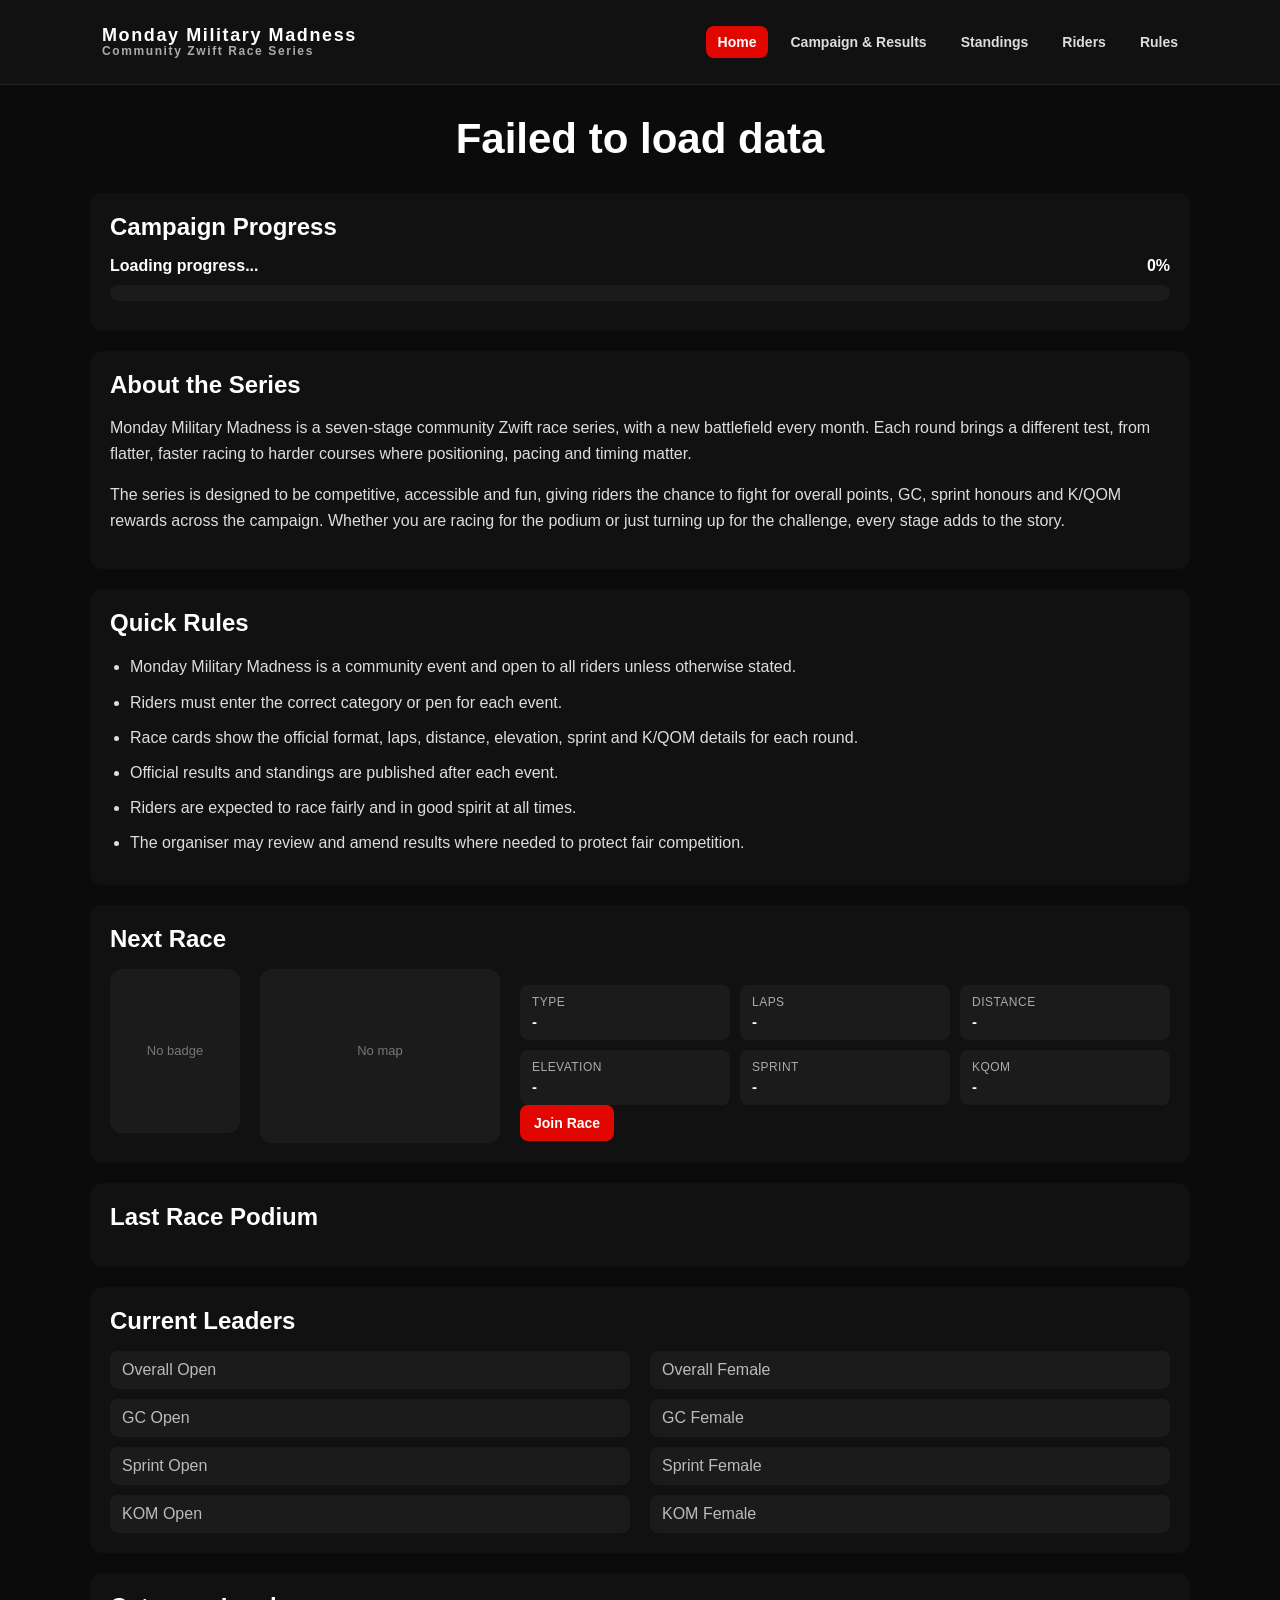
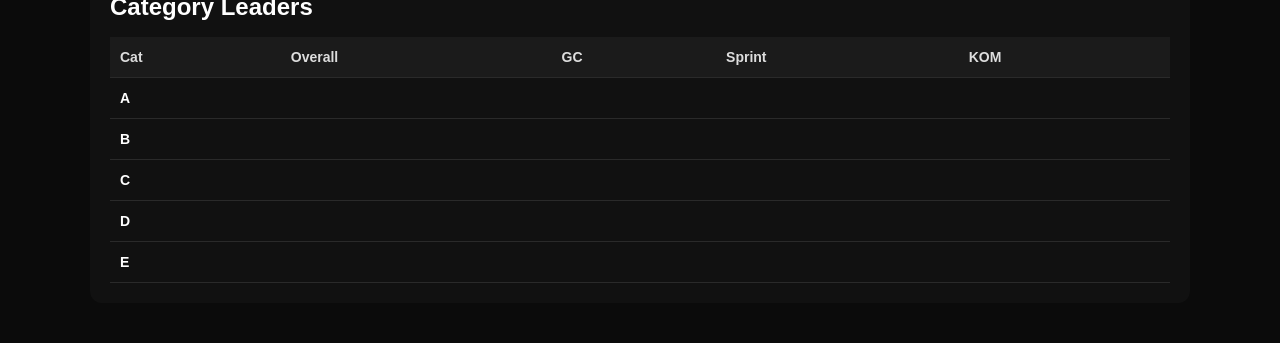
==== index.html @ b9dbd576 "Update index.html" ====
<!DOCTYPE html>
<html>
<head>
  <meta charset="UTF-8">
  <meta name="viewport" content="width=device-width, initial-scale=1.0">
  <title>Monday Military Madness</title>
  <link rel="stylesheet" href="./css/site.css">
  <style>
    #mmm-home {
      max-width: 1100px;
      margin: auto;
      padding: 20px;
    }

    .hero {
      text-align: center;
      margin-bottom: 30px;
      margin-top: 10px;
    }

    .hero h1 {
      margin: 0 0 10px 0;
      font-size: 42px;
    }

    .hero p {
      margin: 0;
      font-size: 18px;
      color: #999;
    }

    .panel h2 {
      margin-top: 0;
      margin-bottom: 16px;
    }

    .panel p {
      color: #ddd;
      line-height: 1.6;
    }

    .rules-list {
      margin: 0;
      padding-left: 20px;
      color: #ddd;
      line-height: 1.7;
    }

    .rules-list li {
      margin-bottom: 8px;
    }

    .muted {
      color: #aaa;
    }

    .next-race-layout {
      display: grid;
      grid-template-columns: 130px 240px 1fr;
      gap: 20px;
      align-items: start;
    }

    .next-race-badge {
      display: flex;
      align-items: center;
      justify-content: center;
      background: #1b1b1b;
      border-radius: 12px;
      padding: 12px;
      min-height: 140px;
    }

    .next-race-map {
      background: #1b1b1b;
      border-radius: 12px;
      padding: 12px 12px 22px 12px;
      min-height: 140px;
      position: relative;
      display: flex;
      align-items: center;
      justify-content: center;
      text-align: center;
    }

    .next-race-badge img {
      width: 110px;
      height: 110px;
      object-fit: contain;
      display: block;
    }

    .next-race-map img {
      width: 100%;
      max-width: 210px;
      height: auto;
      display: block;
    }

    .next-race-placeholder {
      color: #777;
      font-size: 13px;
      text-align: center;
    }

    .route-credit {
      position: absolute;
      bottom: 4px;
      left: 0;
      right: 0;
      font-size: 9px;
      color: #888;
      text-align: center;
      line-height: 1.2;
    }

    .route-credit a {
      color: #999;
      text-decoration: none;
    }

    .route-credit a:hover {
      text-decoration: underline;
    }

    .next-race-meta {
      display: grid;
      grid-template-columns: repeat(auto-fit, minmax(170px, 1fr));
      gap: 10px;
      margin-top: 16px;
    }

    .meta-card {
      background: #1b1b1b;
      border-radius: 8px;
      padding: 10px 12px;
    }

    .meta-label {
      font-size: 12px;
      color: #aaa;
      margin-bottom: 4px;
      text-transform: uppercase;
      letter-spacing: 0.04em;
    }

    .meta-value {
      font-size: 15px;
      font-weight: bold;
      color: #fff;
    }

    .leaders-grid {
      display: grid;
      grid-template-columns: 1fr 1fr;
      gap: 10px 20px;
    }

    .leader {
      display: flex;
      justify-content: space-between;
      align-items: center;
      margin: 0;
      font-size: 16px;
      background: #1b1b1b;
      padding: 10px 12px;
      border-radius: 8px;
    }

    .leader-label {
      color: #bbb;
    }

    .leader-value {
      text-align: right;
    }

    .leader-name {
      font-weight: bold;
    }

    .leader-sub {
      font-size: 12px;
      color: #888;
      margin-top: 2px;
    }

    .category-table-wrap {
      overflow-x: auto;
    }

    .category-table td:first-child {
      font-weight: bold;
      color: white;
    }

    .podium-grid {
      display: grid;
      grid-template-columns: repeat(3, 1fr);
      gap: 12px;
    }

    .podium-card {
      background: #1b1b1b;
      border-radius: 10px;
      padding: 14px;
      text-align: center;
    }

    .podium-pos {
      font-size: 20px;
      font-weight: bold;
      margin-bottom: 6px;
    }

    .podium-name {
      font-weight: bold;
    }

    .podium-sub {
      font-size: 12px;
      color: #999;
      margin-top: 4px;
    }

    .progress-meta {
      display: flex;
      justify-content: space-between;
      align-items: center;
      gap: 12px;
      margin-bottom: 10px;
      font-weight: bold;
    }

    .progress-bar {
      width: 100%;
      height: 16px;
      background: #1b1b1b;
      border-radius: 999px;
      overflow: hidden;
    }

    .progress-fill {
      height: 100%;
      width: 0%;
      background: linear-gradient(90deg, #e10600, #ff5a4f);
      border-radius: 999px;
      transition: width 0.5s ease;
    }

    .progress-subtext {
      margin-top: 10px;
      color: #aaa;
      font-size: 14px;
    }

    @media (max-width: 900px) {
      .leaders-grid {
        grid-template-columns: 1fr;
      }

      .next-race-layout {
        grid-template-columns: 1fr;
      }

      .next-race-badge,
      .next-race-map {
        min-height: auto;
      }

      .next-race-badge img {
        width: 100px;
        height: 100px;
      }

      .next-race-map img {
        max-width: 260px;
      }
    }

    @media (max-width: 700px) {
      .podium-grid {
        grid-template-columns: 1fr;
      }
    }
  </style>
</head>
<body>
  <nav class="top-nav">
    <div class="top-nav-inner">
      <a href="./" class="nav-logo" id="navLogo">
        <img id="navLogoImg">
        <div class="nav-title" alt="British Army Cycling">
          <div class="nav-main">Monday Military Madness</div>
          <div class="nav-sub">Community Zwift Race Series</div>
        </div>
      </a>
      <div class="nav-links">
        <a href="./" id="nav-home">Home</a>
        <a href="./results-index.html" id="nav-results">Campaign & Results</a>
        <a href="./standings.html" id="nav-standings">Standings</a>
        <a href="./riders.html" id="nav-riders">Riders</a>
        <a href="./rules.html" id="nav-rules">Rules</a>
      </div>
    </div>
  </nav>

  <div id="mmm-home">
    <div class="hero">
      <h1 id="siteTitle">Loading...</h1>
      <p id="campaignProgress" class="muted"></p>
    </div>

    <div class="panel">
      <h2>Campaign Progress</h2>
      <div class="progress-meta">
        <div id="campaignStatusText">Loading progress...</div>
        <div id="campaignPercentText">0%</div>
      </div>
      <div class="progress-bar">
        <div id="campaignProgressFill" class="progress-fill"></div>
      </div>
      <div id="campaignNextStage" class="progress-subtext"></div>
    </div>

    <div class="panel">
      <h2>About the Series</h2>
      <p>
        Monday Military Madness is a seven-stage community Zwift race series, with a new battlefield every month.
        Each round brings a different test, from flatter, faster racing to harder courses where positioning,
        pacing and timing matter.
      </p>
      <p>
        The series is designed to be competitive, accessible and fun, giving riders the chance to fight for
        overall points, GC, sprint honours and K/QOM rewards across the campaign. Whether you are racing for
        the podium or just turning up for the challenge, every stage adds to the story.
      </p>
    </div>

    <div class="panel">
      <h2>Quick Rules</h2>
      <ul class="rules-list">
        <li>Monday Military Madness is a community event and open to all riders unless otherwise stated.</li>
        <li>Riders must enter the correct category or pen for each event.</li>
        <li>Race cards show the official format, laps, distance, elevation, sprint and K/QOM details for each round.</li>
        <li>Official results and standings are published after each event.</li>
        <li>Riders are expected to race fairly and in good spirit at all times.</li>
        <li>The organiser may review and amend results where needed to protect fair competition.</li>
      </ul>
    </div>

    <div class="panel">
      <h2>Next Race</h2>

      <div class="next-race-layout">
        <div class="next-race-badge" id="nextRaceBadgeWrap">
          <div class="next-race-placeholder">No badge</div>
        </div>

        <div class="next-race-map" id="nextRaceMapWrap">
          <div class="next-race-placeholder">No map</div>
        </div>

        <div>
          <div id="nextRaceName"></div>
          <div id="nextRaceDate" class="muted"></div>
          <div id="nextRaceCourse" class="muted"></div>

          <div class="next-race-meta">
            <div class="meta-card">
              <div class="meta-label">Type</div>
              <div class="meta-value" id="nextRaceType">-</div>
            </div>
            <div class="meta-card">
              <div class="meta-label">Laps</div>
              <div class="meta-value" id="nextRaceLaps">-</div>
            </div>
            <div class="meta-card">
              <div class="meta-label">Distance</div>
              <div class="meta-value" id="nextRaceDistance">-</div>
            </div>
            <div class="meta-card">
              <div class="meta-label">Elevation</div>
              <div class="meta-value" id="nextRaceElevation">-</div>
            </div>
            <div class="meta-card">
              <div class="meta-label">Sprint</div>
              <div class="meta-value" id="nextRaceSprint">-</div>
            </div>
            <div class="meta-card">
              <div class="meta-label">KQOM</div>
              <div class="meta-value" id="nextRaceKQOM">-</div>
            </div>
          </div>

          <a id="racePassLink" class="btn" target="_blank" rel="noopener noreferrer" href="#">Join Race</a>
        </div>
      </div>
    </div>

    <div class="panel">
      <h2>Last Race Podium</h2>
      <div id="podiumWrap" class="podium-grid"></div>
    </div>

    <div class="panel">
      <h2>Current Leaders</h2>

      <div class="leaders-grid">
        <div class="leader">
          <div class="leader-label">Overall Open</div>
          <div class="leader-value">
            <div class="leader-name" id="overallOpenLeader"></div>
            <div class="leader-sub" id="overallOpenLeaderSub"></div>
          </div>
        </div>

        <div class="leader">
          <div class="leader-label">Overall Female</div>
          <div class="leader-value">
            <div class="leader-name" id="overallFemaleLeader"></div>
            <div class="leader-sub" id="overallFemaleLeaderSub"></div>
          </div>
        </div>

        <div class="leader">
          <div class="leader-label">GC Open</div>
          <div class="leader-value">
            <div class="leader-name" id="gcOpenLeader"></div>
            <div class="leader-sub" id="gcOpenLeaderSub"></div>
          </div>
        </div>

        <div class="leader">
          <div class="leader-label">GC Female</div>
          <div class="leader-value">
            <div class="leader-name" id="gcFemaleLeader"></div>
            <div class="leader-sub" id="gcFemaleLeaderSub"></div>
          </div>
        </div>

        <div class="leader">
          <div class="leader-label">Sprint Open</div>
          <div class="leader-value">
            <div class="leader-name" id="sprintOpenLeader"></div>
            <div class="leader-sub" id="sprintOpenLeaderSub"></div>
          </div>
        </div>

        <div class="leader">
          <div class="leader-label">Sprint Female</div>
          <div class="leader-value">
            <div class="leader-name" id="sprintFemaleLeader"></div>
            <div class="leader-sub" id="sprintFemaleLeaderSub"></div>
          </div>
        </div>

        <div class="leader">
          <div class="leader-label">KOM Open</div>
          <div class="leader-value">
            <div class="leader-name" id="komOpenLeader"></div>
            <div class="leader-sub" id="komOpenLeaderSub"></div>
          </div>
        </div>

        <div class="leader">
          <div class="leader-label">KOM Female</div>
          <div class="leader-value">
            <div class="leader-name" id="komFemaleLeader"></div>
            <div class="leader-sub" id="komFemaleLeaderSub"></div>
          </div>
        </div>
      </div>
    </div>

    <div class="panel">
      <h2>Category Leaders</h2>

      <div class="category-table-wrap">
        <table class="category-table">
          <thead>
            <tr>
              <th>Cat</th>
              <th>Overall</th>
              <th>GC</th>
              <th>Sprint</th>
              <th>KOM</th>
            </tr>
          </thead>
          <tbody>
            <tr>
              <td>A</td>
              <td id="catAOverall"></td>
              <td id="catAGC"></td>
              <td id="catASprint"></td>
              <td id="catAKOM"></td>
            </tr>
            <tr>
              <td>B</td>
              <td id="catBOverall"></td>
              <td id="catBGC"></td>
              <td id="catBSprint"></td>
              <td id="catBKOM"></td>
            </tr>
            <tr>
              <td>C</td>
              <td id="catCOverall"></td>
              <td id="catCGC"></td>
              <td id="catCSprint"></td>
              <td id="catCKOM"></td>
            </tr>
            <tr>
              <td>D</td>
              <td id="catDOverall"></td>
              <td id="catDGC"></td>
              <td id="catDSprint"></td>
              <td id="catDKOM"></td>
            </tr>
            <tr>
              <td>E</td>
              <td id="catEOverall"></td>
              <td id="catEGC"></td>
              <td id="catESprint"></td>
              <td id="catEKOM"></td>
            </tr>
          </tbody>
        </table>
      </div>
    </div>
  </div>

  <script src="./js/config.js"></script>
  <script src="./js/site.js"></script>
  <script>
    function setLeader(nameId, subId, row, mode) {
      const nameEl = document.getElementById(nameId);
      const subEl = document.getElementById(subId);

      if (!row) {
        nameEl.innerText = "-";
        subEl.innerText = "";
        return;
      }

      nameEl.innerText = row.Name || "-";

      if (mode === "time") {
        subEl.innerText = row["Time"] || "";
      } else {
        subEl.innerText = row["Total Points"] ? `${row["Total Points"]} pts` : "";
      }
    }

    function setCategoryLeader(cellId, row, mode) {
      const el = document.getElementById(cellId);
      if (!el) return;

      if (!row) {
        el.innerText = "-";
        return;
      }

      if (mode === "time") {
        el.innerText = `${row.Name || "-"}${row["Time"] ? ` (${row["Time"]})` : ""}`;
      } else {
        el.innerText = `${row.Name || "-"}${row["Total Points"] ? ` (${row["Total Points"]})` : ""}`;
      }
    }

    function setText(id, value) {
      const el = document.getElementById(id);
      if (!el) return;
      el.innerText = value ? value : "-";
    }

    function getBadgeUrl(race, assets) {
      if (!race || !assets) return "";
      const key = race["Race Name"] || race["Stage Name"] || "";
      return assets?.Badges?.[key] || "";
    }

    function getRouteMap(courseName, assets) {
      if (!courseName || !assets) return "";
      return assets?.RouteMaps?.[courseName] || "";
    }

    function renderNextRaceBadge(race, assets) {
      const wrap = document.getElementById("nextRaceBadgeWrap");
      if (!wrap) return;

      const badgeUrl = getBadgeUrl(race, assets);

      if (badgeUrl) {
        const alt = race?.["Race Display"] || race?.["Race Name"] || "Race badge";
        wrap.innerHTML = `<img src="${badgeUrl}" alt="${alt}">`;
      } else {
        wrap.innerHTML = `<div class="next-race-placeholder">No badge</div>`;
      }
    }

    function renderNextRaceMap(race, assets) {
      const wrap = document.getElementById("nextRaceMapWrap");
      if (!wrap) return;

      const mapUrl = getRouteMap(race?.["Course Name"], assets);

      if (mapUrl) {
        const alt = race?.["Course Name"] || "Route map";
        wrap.innerHTML = `
          <img src="${mapUrl}" alt="${alt}">
          <div class="route-credit">
            Map:
            <a href="https://zwiftinsider.com" target="_blank" rel="noopener noreferrer">ZwiftInsider</a> /
            <a href="https://zwifthacks.com" target="_blank" rel="noopener noreferrer">ZwiftHacks</a>
          </div>
        `;
      } else {
        wrap.innerHTML = `<div class="next-race-placeholder">No map</div>`;
      }
    }

    function renderCategoryLeaders(leaders) {
      setCategoryLeader("catAOverall", leaders.overall?.cats?.A, "points");
      setCategoryLeader("catAGC", leaders.gc?.cats?.A, "time");
      setCategoryLeader("catASprint", leaders.sprint?.cats?.A, "points");
      setCategoryLeader("catAKOM", leaders.kom?.cats?.A, "points");

      setCategoryLeader("catBOverall", leaders.overall?.cats?.B, "points");
      setCategoryLeader("catBGC", leaders.gc?.cats?.B, "time");
      setCategoryLeader("catBSprint", leaders.sprint?.cats?.B, "points");
      setCategoryLeader("catBKOM", leaders.kom?.cats?.B, "points");

      setCategoryLeader("catCOverall", leaders.overall?.cats?.C, "points");
      setCategoryLeader("catCGC", leaders.gc?.cats?.C, "time");
      setCategoryLeader("catCSprint", leaders.sprint?.cats?.C, "points");
      setCategoryLeader("catCKOM", leaders.kom?.cats?.C, "points");

      setCategoryLeader("catDOverall", leaders.overall?.cats?.D, "points");
      setCategoryLeader("catDGC", leaders.gc?.cats?.D, "time");
      setCategoryLeader("catDSprint", leaders.sprint?.cats?.D, "points");
      setCategoryLeader("catDKOM", leaders.kom?.cats?.D, "points");

      setCategoryLeader("catEOverall", leaders.overall?.cats?.E, "points");
      setCategoryLeader("catEGC", leaders.gc?.cats?.E, "time");
      setCategoryLeader("catESprint", leaders.sprint?.cats?.E, "points");
      setCategoryLeader("catEKOM", leaders.kom?.cats?.E, "points");
    }

    function renderPodium(podium) {
      const wrap = document.getElementById("podiumWrap");
      if (!wrap) return;

      if (!podium || !podium.length) {
        wrap.innerHTML = `<div class="next-race-placeholder">No completed race yet</div>`;
        return;
      }

      wrap.innerHTML = podium.map((r, i) => `
        <div class="podium-card">
          <div class="podium-pos">${i + 1}</div>
          <div class="podium-name">${r["Name"] || "-"}</div>
          <div class="podium-sub">${r["Time"] || ""}</div>
        </div>
      `).join("");
    }

    function renderCampaignProgress(campaign) {
      const statusEl = document.getElementById("campaignStatusText");
      const percentEl = document.getElementById("campaignPercentText");
      const fillEl = document.getElementById("campaignProgressFill");
      const nextStageEl = document.getElementById("campaignNextStage");

      if (!campaign) {
        statusEl.innerText = "Progress unavailable";
        percentEl.innerText = "";
        fillEl.style.width = "0%";
        nextStageEl.innerText = "";
        return;
      }

      statusEl.innerText = campaign.statusText || "";
      percentEl.innerText = `${campaign.percentComplete || 0}%`;
      fillEl.style.width = `${campaign.percentComplete || 0}%`;

      if (campaign.remainingStages === 0) {
        nextStageEl.innerText = "Campaign complete.";
      } else if (campaign.nextStageNumber) {
        nextStageEl.innerText = `Next stage: ${campaign.nextStageNumber}`;
      } else {
        nextStageEl.innerText = `${campaign.remainingStages} stages remaining`;
      }
    }

    function renderHomePage(data) {
      if (!data || data.ok === false) {
        document.getElementById("siteTitle").innerText = "Failed to load data";
        console.error(data);
        return;
      }

      const panels = data.panels || {};
      const leaders = data.leaders || {};
      const assets = data.assets || {};
      const nextRace = data.nextRace || null;

      renderCampaignProgress(data.campaign || null);

      document.getElementById("siteTitle").innerText =
        panels.Hero?.SiteTitle || "Monday Military Madness";

      document.getElementById("campaignProgress").innerText =
        panels.Hero?.CampaignProgress || "";

      document.getElementById("nextRaceName").innerText =
        panels.NextRace?.RaceName || "";

      document.getElementById("nextRaceDate").innerText =
        panels.NextRace?.Date ? `Date: ${panels.NextRace.Date}` : "";

      document.getElementById("nextRaceCourse").innerText =
        panels.NextRace?.Course ? `Course: ${panels.NextRace.Course}` : "";

      setText("nextRaceType", panels.NextRace?.Type || "");
      setText("nextRaceLaps", panels.NextRace?.Laps || "");
      setText("nextRaceDistance", panels.NextRace?.Distance || "");
      setText("nextRaceElevation", panels.NextRace?.Elevation || "");
      setText("nextRaceSprint", panels.NextRace?.Sprint || "");
      setText("nextRaceKQOM", panels.NextRace?.KQOM || "");

      renderNextRaceBadge(nextRace, assets);
      renderNextRaceMap(nextRace, assets);

      const raceLink = document.getElementById("racePassLink");
      raceLink.href = panels.NextRace?.RacePass || "#";

      setLeader("overallOpenLeader", "overallOpenLeaderSub", leaders.overall?.open, "points");
      setLeader("overallFemaleLeader", "overallFemaleLeaderSub", leaders.overall?.female, "points");

      setLeader("gcOpenLeader", "gcOpenLeaderSub", leaders.gc?.open, "time");
      setLeader("gcFemaleLeader", "gcFemaleLeaderSub", leaders.gc?.female, "time");

      setLeader("sprintOpenLeader", "sprintOpenLeaderSub", leaders.sprint?.open, "points");
      setLeader("sprintFemaleLeader", "sprintFemaleLeaderSub", leaders.sprint?.female, "points");

      setLeader("komOpenLeader", "komOpenLeaderSub", leaders.kom?.open, "points");
      setLeader("komFemaleLeader", "komFemaleLeaderSub", leaders.kom?.female, "points");

      renderCategoryLeaders(leaders);
      renderPodium(data.podium || []);
    }

    async function loadHomePage() {
      try {
        const data = await api("home");
        renderHomePage(data);
      } catch (err) {
        document.getElementById("siteTitle").innerText = "Failed to load data";
        console.error(err);
      }
    }

    loadHomePage();
  </script>
</body>
</html>
---- css/site.css ----
body {
  margin: 0;
  font-family: Arial, sans-serif;
  background: #0b0b0b;
  color: white;
  overflow-x: hidden;
}

.nav-logo{
  display:flex;
  align-items:center;
  gap:12px;
  text-decoration:none;
  color:white;
}

.nav-logo img{
  height:56px;
  width:auto;
  display:block;
}

.nav-title{
  display:flex;
  flex-direction:column;
  line-height:1.1;
}

.nav-main{
  font-weight:bold;
  font-size:18px;
}

.nav-sub{
  font-size:12px;
  color:#aaa;
}

.top-nav {
  background: #111;
  border-bottom: 1px solid #222;
  position: sticky;
  top: 0;
  z-index: 1000;
}

.top-nav-inner {
  max-width: 1100px;
  margin: 0 auto;
  padding: 14px 20px;
  display: flex;
  align-items: center;
  justify-content: space-between;
  gap: 20px;
}

.nav-logo {
  color: white;
  text-decoration: none;
  font-weight: bold;
  font-size: 20px;
  letter-spacing: 0.08em;
}

.nav-links {
  display: flex;
  gap: 10px;
  flex-wrap: wrap;
}

.nav-links a {
  color: #ddd;
  text-decoration: none;
  padding: 8px 12px;
  border-radius: 8px;
  font-size: 14px;
  font-weight: bold;
  transition: background 0.2s ease, color 0.2s ease;
}

.nav-links a:hover {
  background: #1f1f1f;
  color: white;
}

.nav-links a.active {
  background: #e10600;
  color: white;
}

.panel {
  background: #111;
  color: white;
  padding: 20px;
  margin-bottom: 20px;
  border-radius: 12px;
}

.btn {
  display: inline-block;
  background: #e10600;
  color: white;
  text-decoration: none;
  padding: 10px 14px;
  border-radius: 8px;
  font-weight: bold;
  font-size: 14px;
}

.btn.secondary {
  background: #333;
}

.empty {
  color: #666;
  text-align: center;
  padding: 30px;
  background: white;
  border-radius: 12px;
}

.comp-pill,
.cat-pill {
  display: inline-block;
  padding: 4px 8px;
  border-radius: 999px;
  font-size: 12px;
  font-weight: bold;
}

.comp-open {
  background: #2b2b2b;
  color: #fff;
}

.comp-female {
  background: #4b2a5a;
  color: #fff;
}

.cat-A { background: #8b1e1e; color: white; }
.cat-B { background: #1f5d2f; color: white; }
.cat-C { background: #1f4f7a; color: white; }
.cat-D { background: #8a6d1d; color: white; }
.cat-E { background: #666; color: white; }

.num {
  text-align: right;
  white-space: nowrap;
}

table {
  width: 100%;
  border-collapse: collapse;
  font-size: 14px;
}

thead {
  background: #1b1b1b;
}

th, td {
  padding: 12px 10px;
  text-align: left;
  border-bottom: 1px solid #2a2a2a;
  vertical-align: middle;
}

th {
  font-weight: bold;
  color: #ddd;
  white-space: nowrap;
}

tbody tr:hover {
  background: #181818;
}

.toolbar {
  margin-bottom: 16px;
  display: flex;
  gap: 12px;
  flex-wrap: wrap;
}

.toolbar input,
.toolbar select {
  padding: 10px 12px;
  border: 1px solid #ccc;
  border-radius: 8px;
  font-size: 14px;
  background: white;
  color: black;
}

table {
  width: 100%;
  min-width: 900px;
  border-collapse: collapse;
  font-size: 14px;
}

.table-wrap {
  background: #111;
  color: white;
  border-radius: 14px;
  overflow-x: auto;
  overflow-y: hidden;
  -webkit-overflow-scrolling: touch;
  box-shadow: 0 4px 10px rgba(0,0,0,0.15);
  max-width: 100%;
}

.page-title {
  font-size: 34px;
  font-weight: bold;
  margin-bottom: 20px;
}

.page-subtitle {
  color: #999;
  margin-bottom: 24px;
}
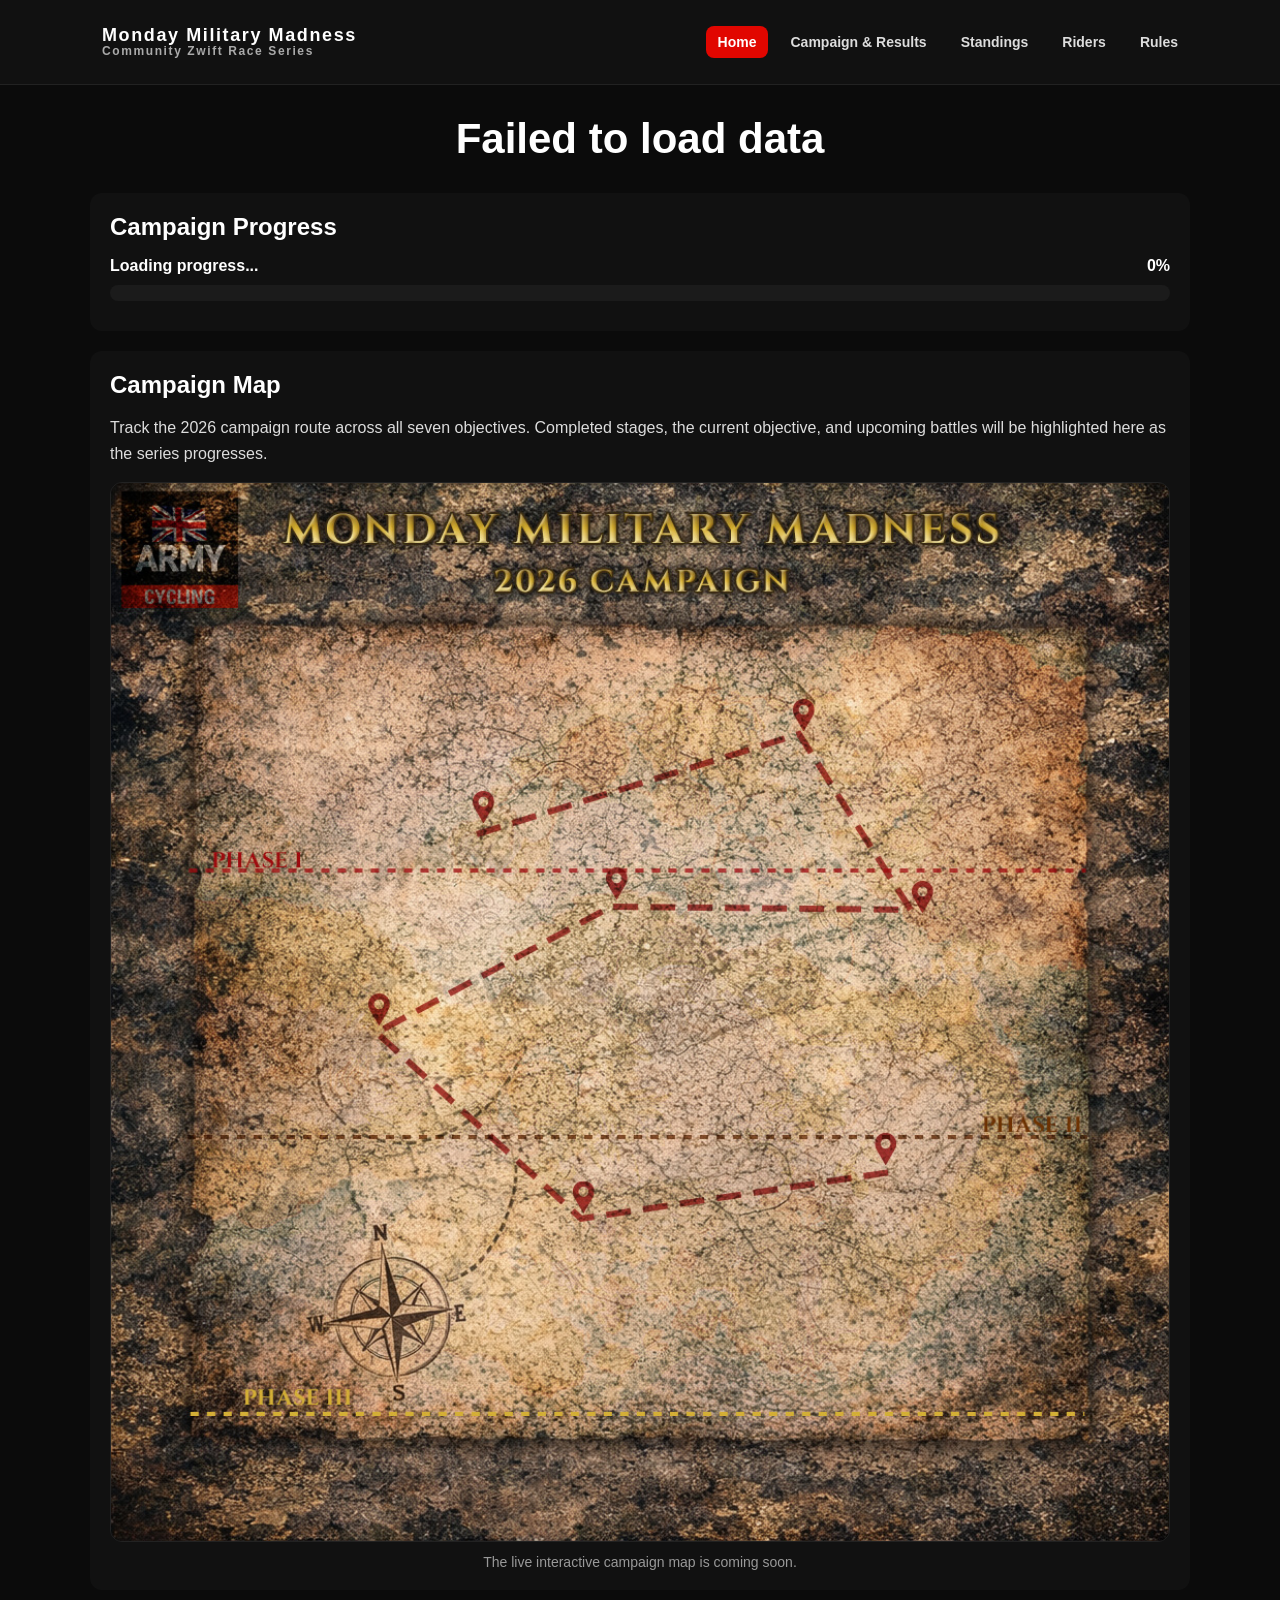
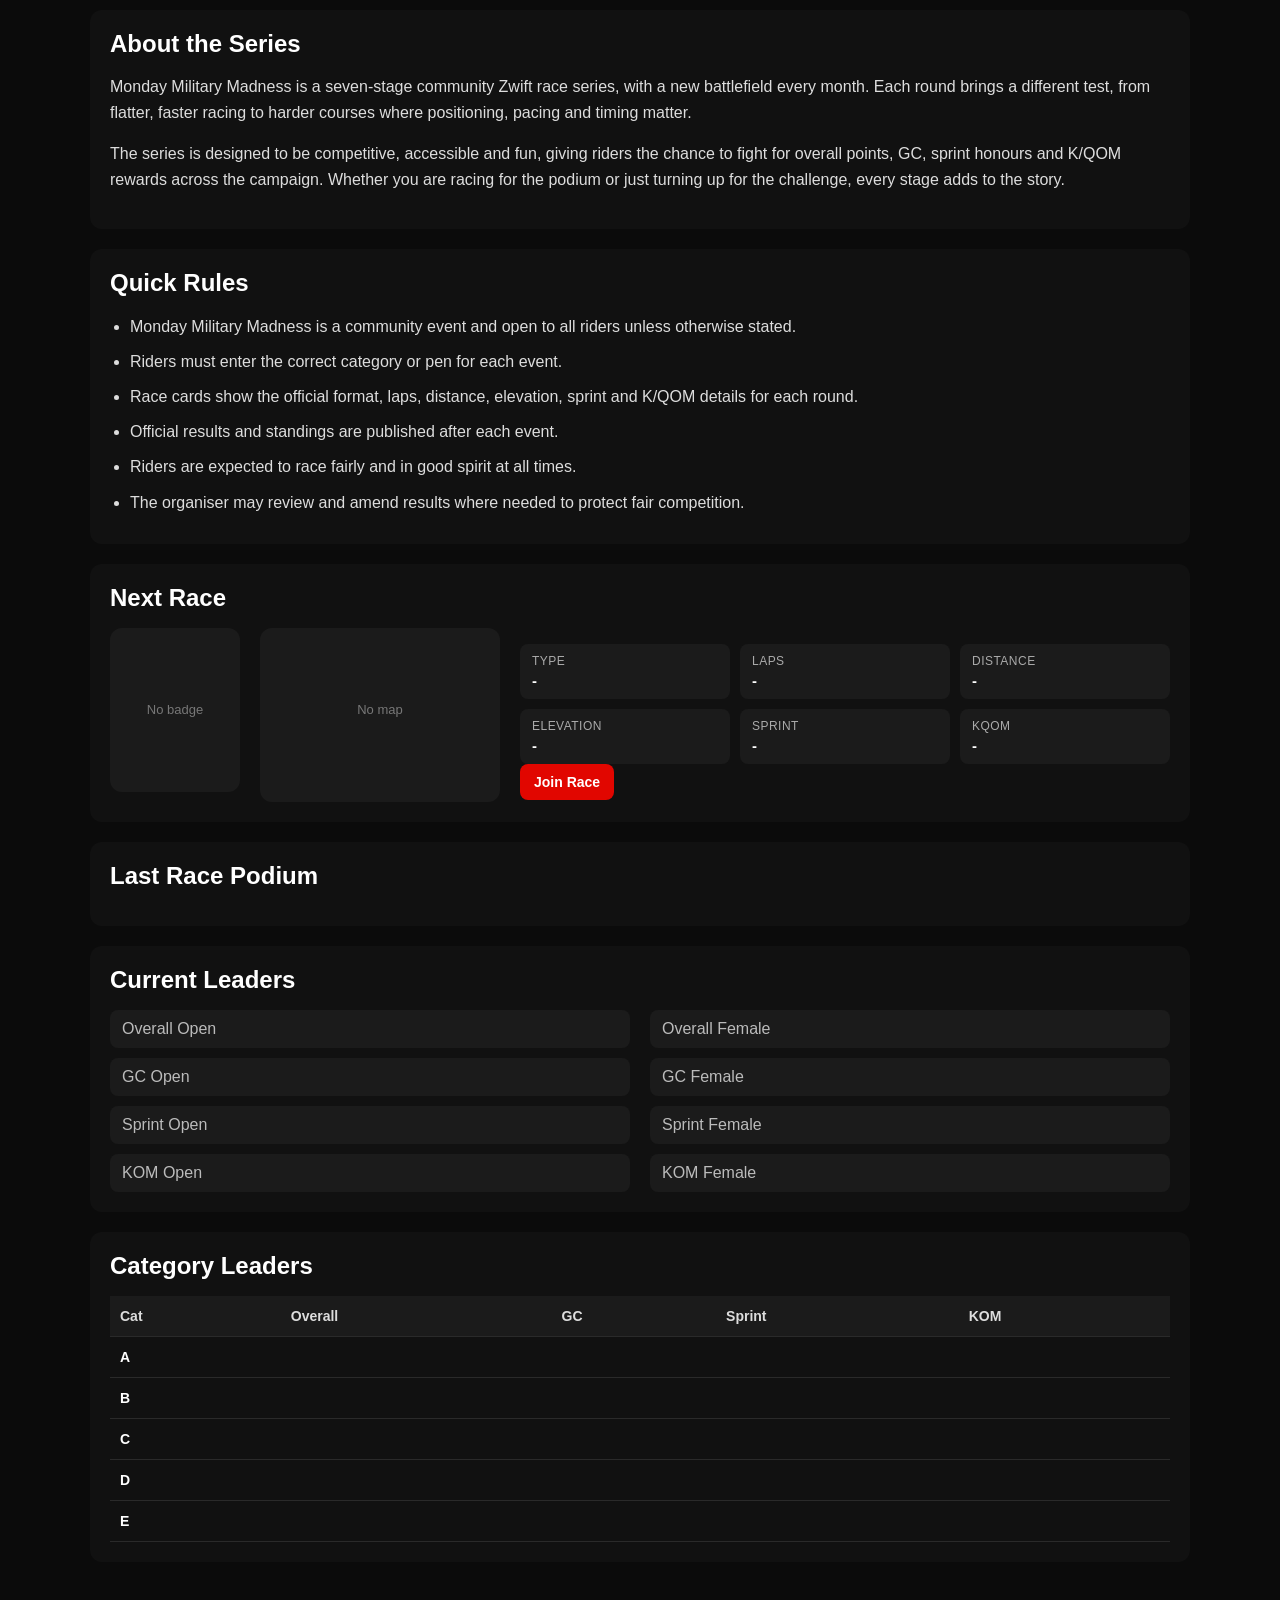
==== commit e965cf78: "Update index.html" ====
--- a/index.html
+++ b/index.html
@@ -254,6 +254,36 @@
       font-size: 14px;
     }
 
+        .campaign-map-panel h2 {
+      margin-bottom: 12px;
+    }
+
+    .campaign-map-intro {
+      color: #bbb;
+      margin-bottom: 16px;
+      line-height: 1.6;
+    }
+
+    .campaign-map-wrap {
+      background: #0d0d0d;
+      border-radius: 12px;
+      overflow: hidden;
+      border: 1px solid #222;
+    }
+
+    .campaign-map-image {
+      display: block;
+      width: 100%;
+      height: auto;
+    }
+
+    .campaign-map-note {
+      margin-top: 12px;
+      font-size: 14px;
+      color: #999;
+      text-align: center;
+    }
+
     @media (max-width: 900px) {
       .leaders-grid {
         grid-template-columns: 1fr;
@@ -321,6 +351,26 @@
         <div id="campaignProgressFill" class="progress-fill"></div>
       </div>
       <div id="campaignNextStage" class="progress-subtext"></div>
+    </div>
+
+    <div class="panel campaign-map-panel">
+      <h2>Campaign Map</h2>
+      <p class="campaign-map-intro">
+        Track the 2026 campaign route across all seven objectives. Completed stages, the current objective,
+        and upcoming battles will be highlighted here as the series progresses.
+      </p>
+
+      <div class="campaign-map-wrap">
+        <img
+          src="./assets/campaign/mmm-2026-campaign-map.jpg"
+          alt="Monday Military Madness 2026 campaign map"
+          class="campaign-map-image"
+        >
+      </div>
+
+      <div class="campaign-map-note">
+        The live interactive campaign map is coming soon.
+      </div>
     </div>
 
     <div class="panel">
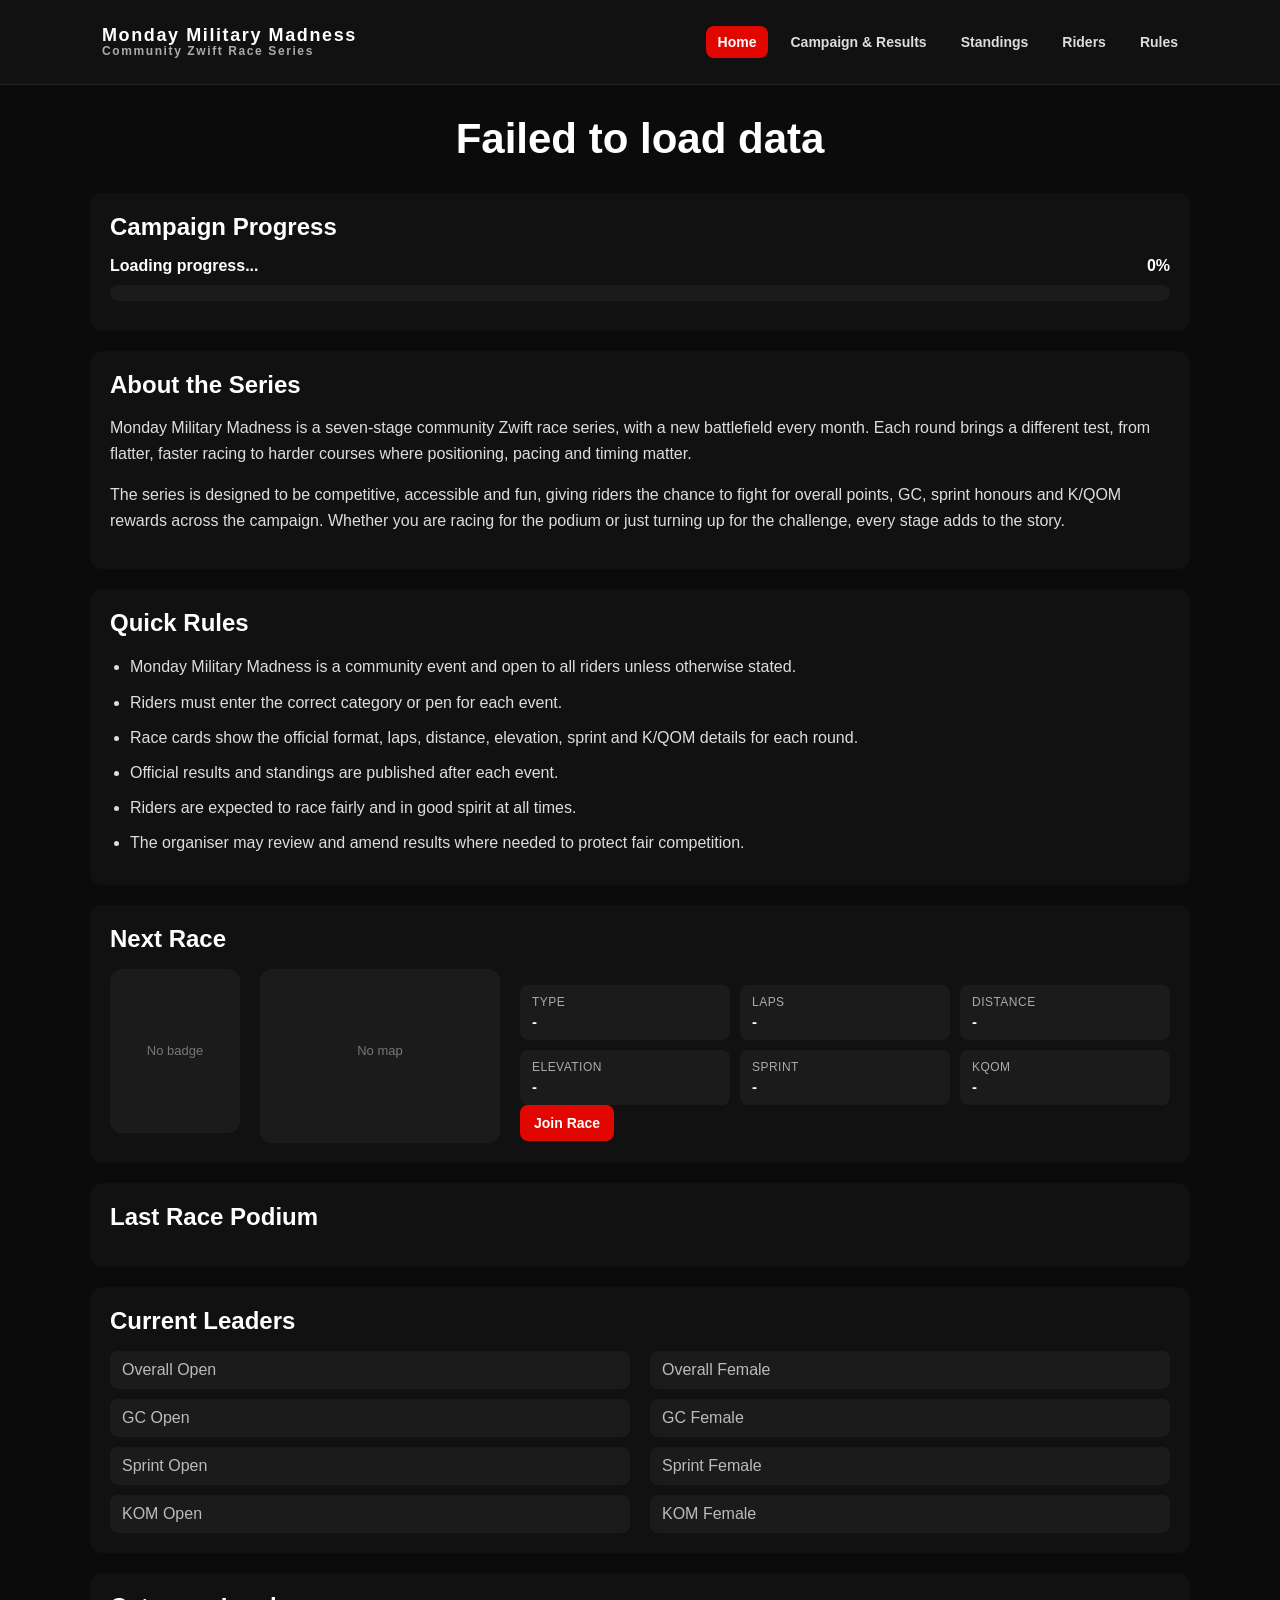
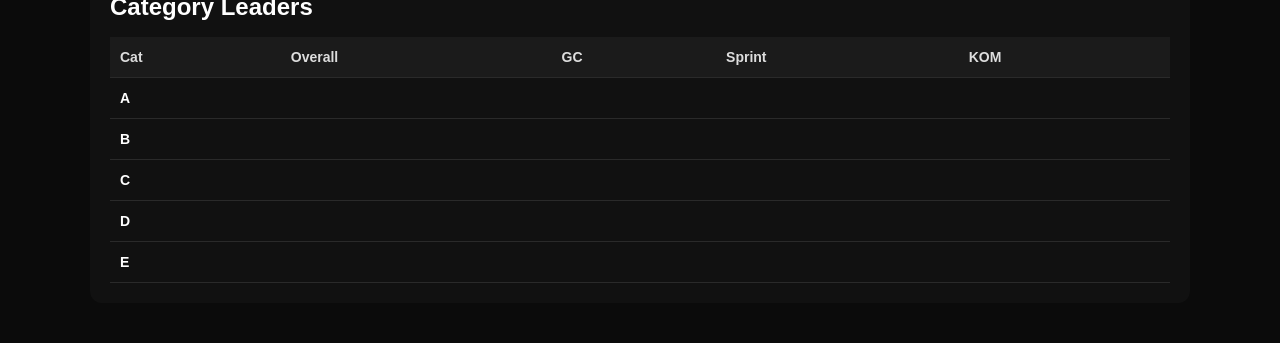
==== commit 0b6ddb1d: "Update index.html" ====
--- a/index.html
+++ b/index.html
@@ -254,36 +254,6 @@
       font-size: 14px;
     }
 
-        .campaign-map-panel h2 {
-      margin-bottom: 12px;
-    }
-
-    .campaign-map-intro {
-      color: #bbb;
-      margin-bottom: 16px;
-      line-height: 1.6;
-    }
-
-    .campaign-map-wrap {
-      background: #0d0d0d;
-      border-radius: 12px;
-      overflow: hidden;
-      border: 1px solid #222;
-    }
-
-    .campaign-map-image {
-      display: block;
-      width: 100%;
-      height: auto;
-    }
-
-    .campaign-map-note {
-      margin-top: 12px;
-      font-size: 14px;
-      color: #999;
-      text-align: center;
-    }
-
     @media (max-width: 900px) {
       .leaders-grid {
         grid-template-columns: 1fr;
@@ -351,26 +321,6 @@
         <div id="campaignProgressFill" class="progress-fill"></div>
       </div>
       <div id="campaignNextStage" class="progress-subtext"></div>
-    </div>
-
-    <div class="panel campaign-map-panel">
-      <h2>Campaign Map</h2>
-      <p class="campaign-map-intro">
-        Track the 2026 campaign route across all seven objectives. Completed stages, the current objective,
-        and upcoming battles will be highlighted here as the series progresses.
-      </p>
-
-      <div class="campaign-map-wrap">
-        <img
-          src="./assets/campaign/mmm-2026-campaign-map.jpg"
-          alt="Monday Military Madness 2026 campaign map"
-          class="campaign-map-image"
-        >
-      </div>
-
-      <div class="campaign-map-note">
-        The live interactive campaign map is coming soon.
-      </div>
     </div>
 
     <div class="panel">
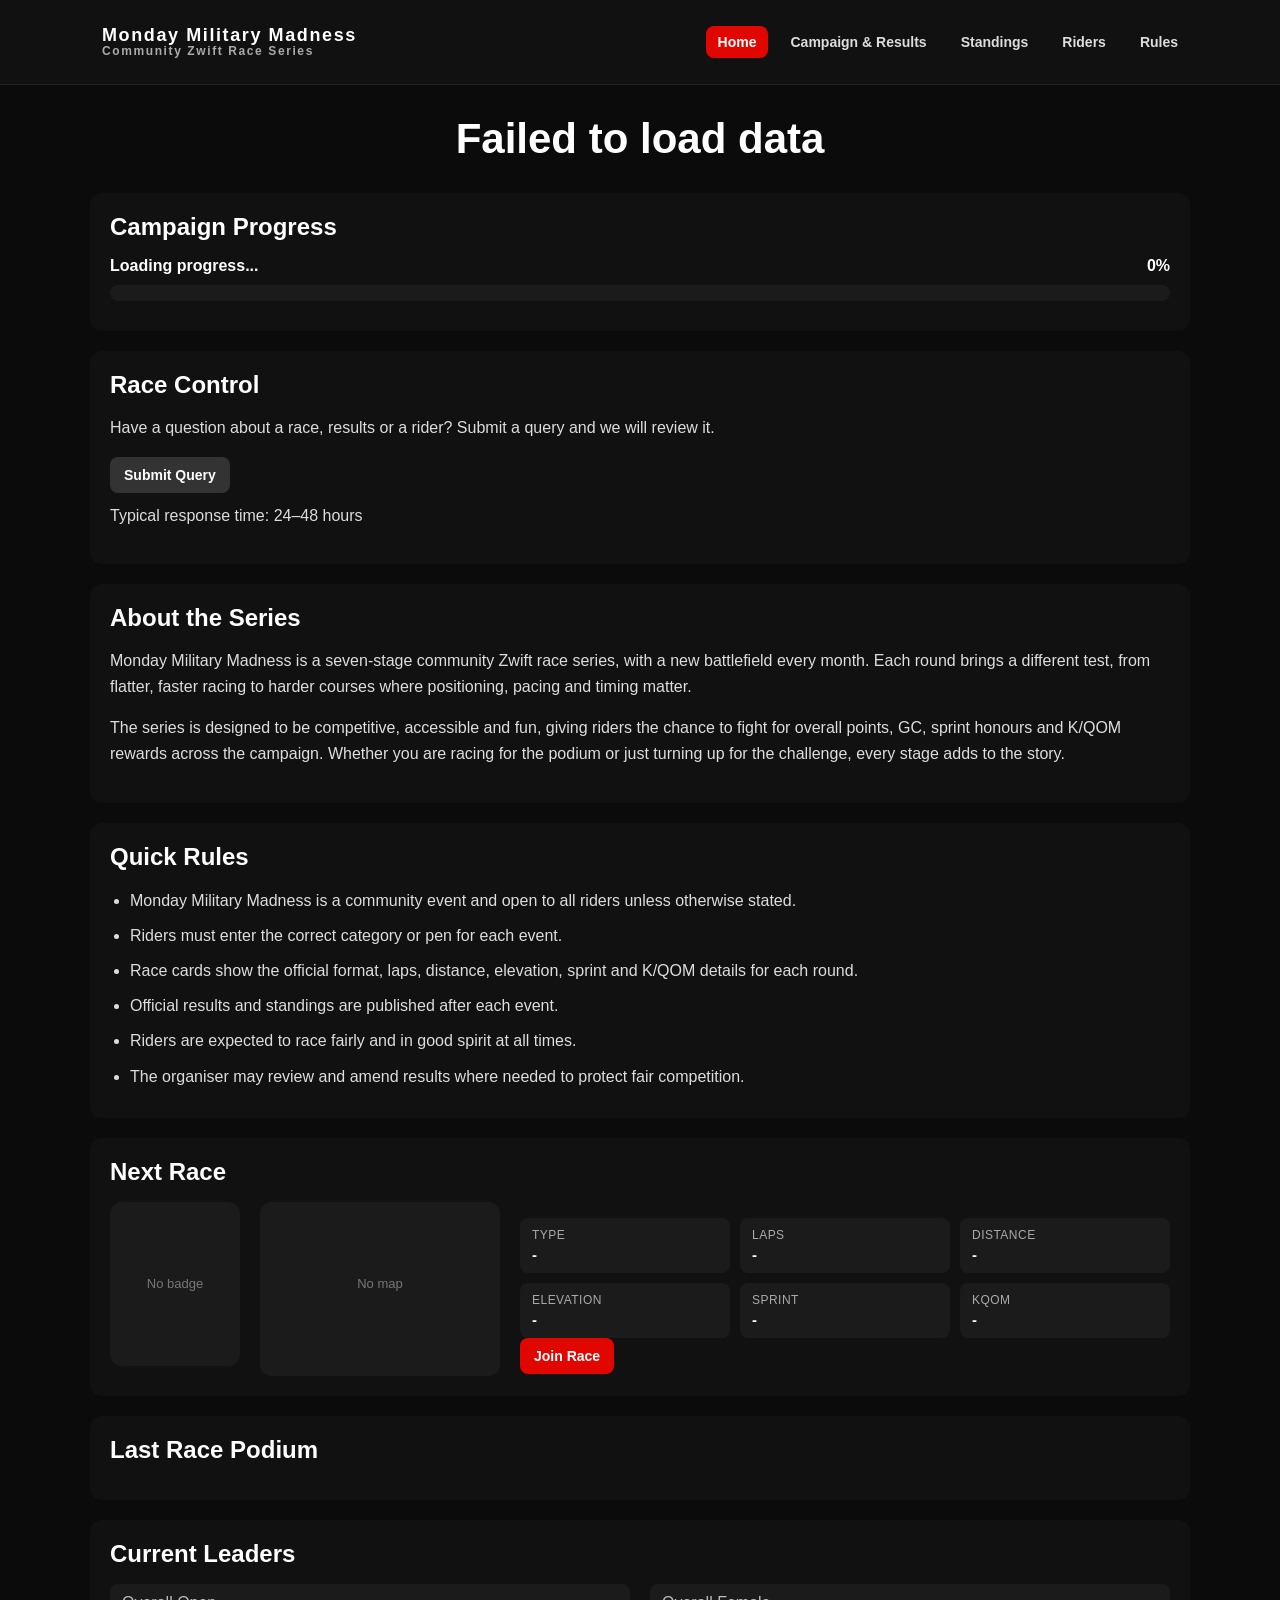
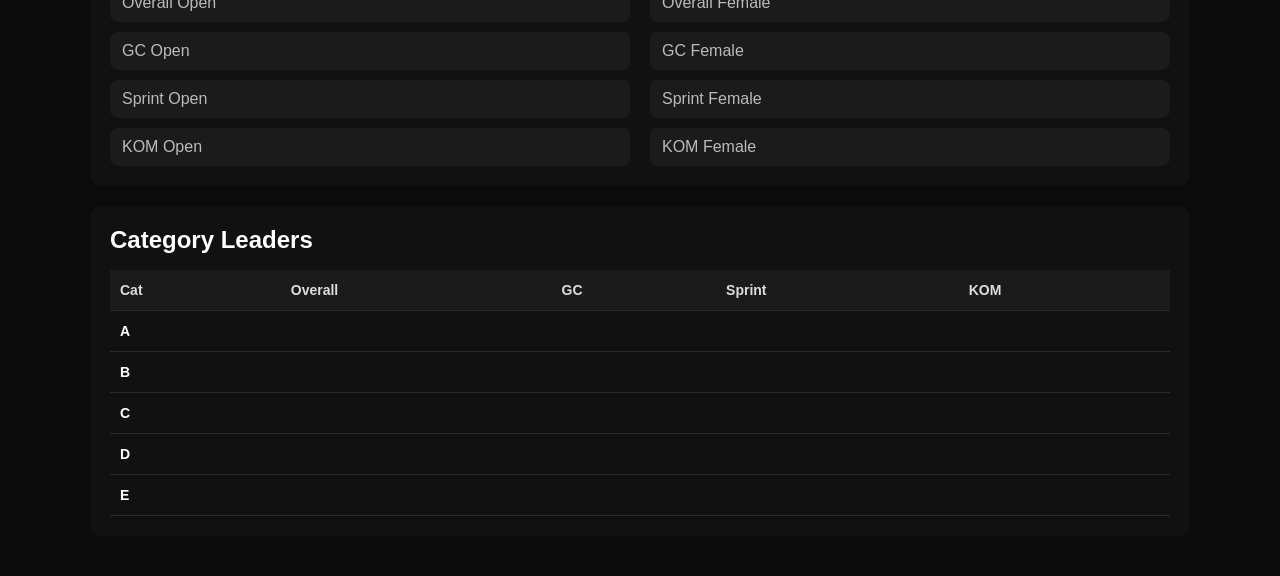
==== commit 116754b1: "Update index.html" ====
--- a/index.html
+++ b/index.html
@@ -321,6 +321,26 @@
         <div id="campaignProgressFill" class="progress-fill"></div>
       </div>
       <div id="campaignNextStage" class="progress-subtext"></div>
+    </div>
+
+    <div class="panel">
+      <h2>Race Control</h2>
+      <p>
+        Have a question about a race, results or a rider?  
+        Submit a query and we will review it.
+      </p>
+    
+      <div style="margin-top:12px;">
+        <a class="btn secondary"
+           href="https://docs.google.com/forms/d/e/1FAIpQLSdDoNt9v-V9eGAt6lRfbHWgZrSjwfgrHcZAx8n2pEt4iR2VJg/viewform?usp=pp_url&entry.2073866165=General+Question&entry.1320925966=I+confirm+the+information+provided+is+accurate+and+submitted+in+good+faith"
+           target="_blank" rel="noopener noreferrer">
+          Submit Query
+        </a>
+      </div>
+    
+      <p class="muted" style="margin-top:10px;">
+        Typical response time: 24–48 hours
+      </p>
     </div>
 
     <div class="panel">
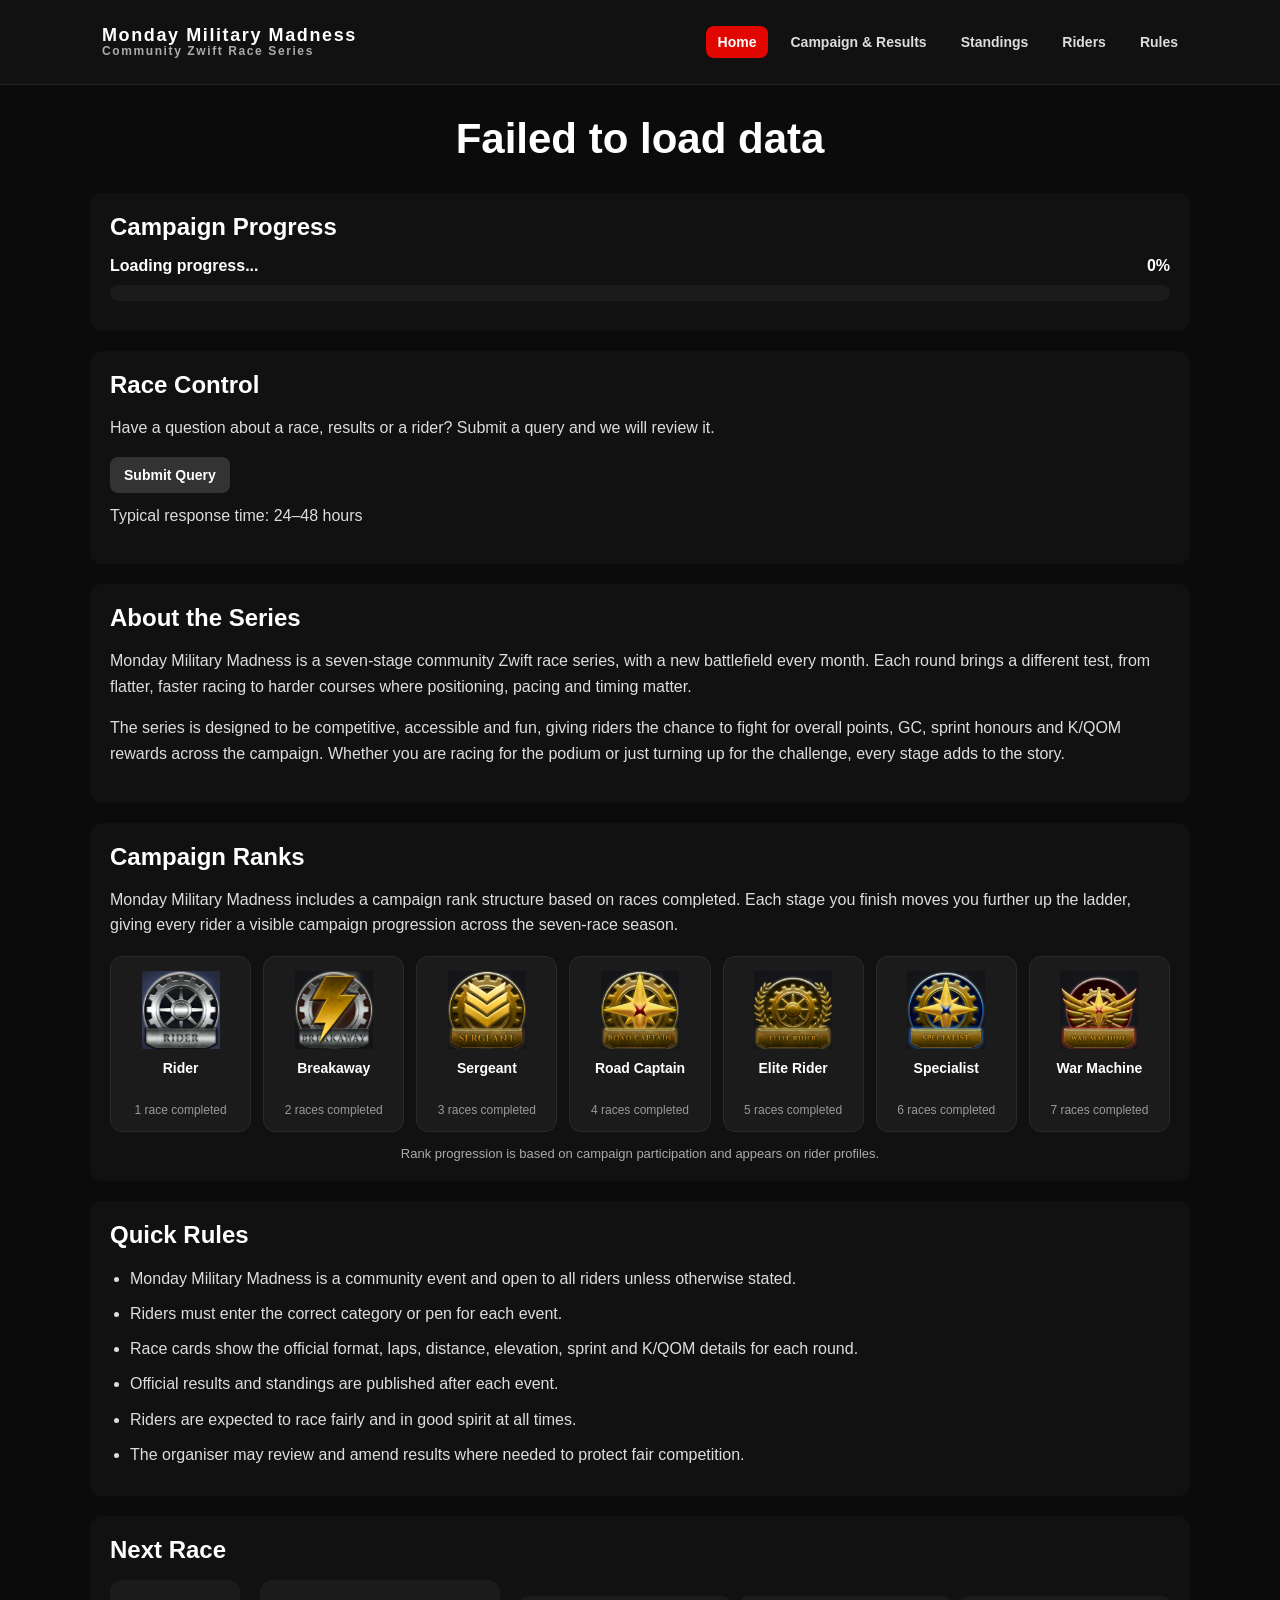
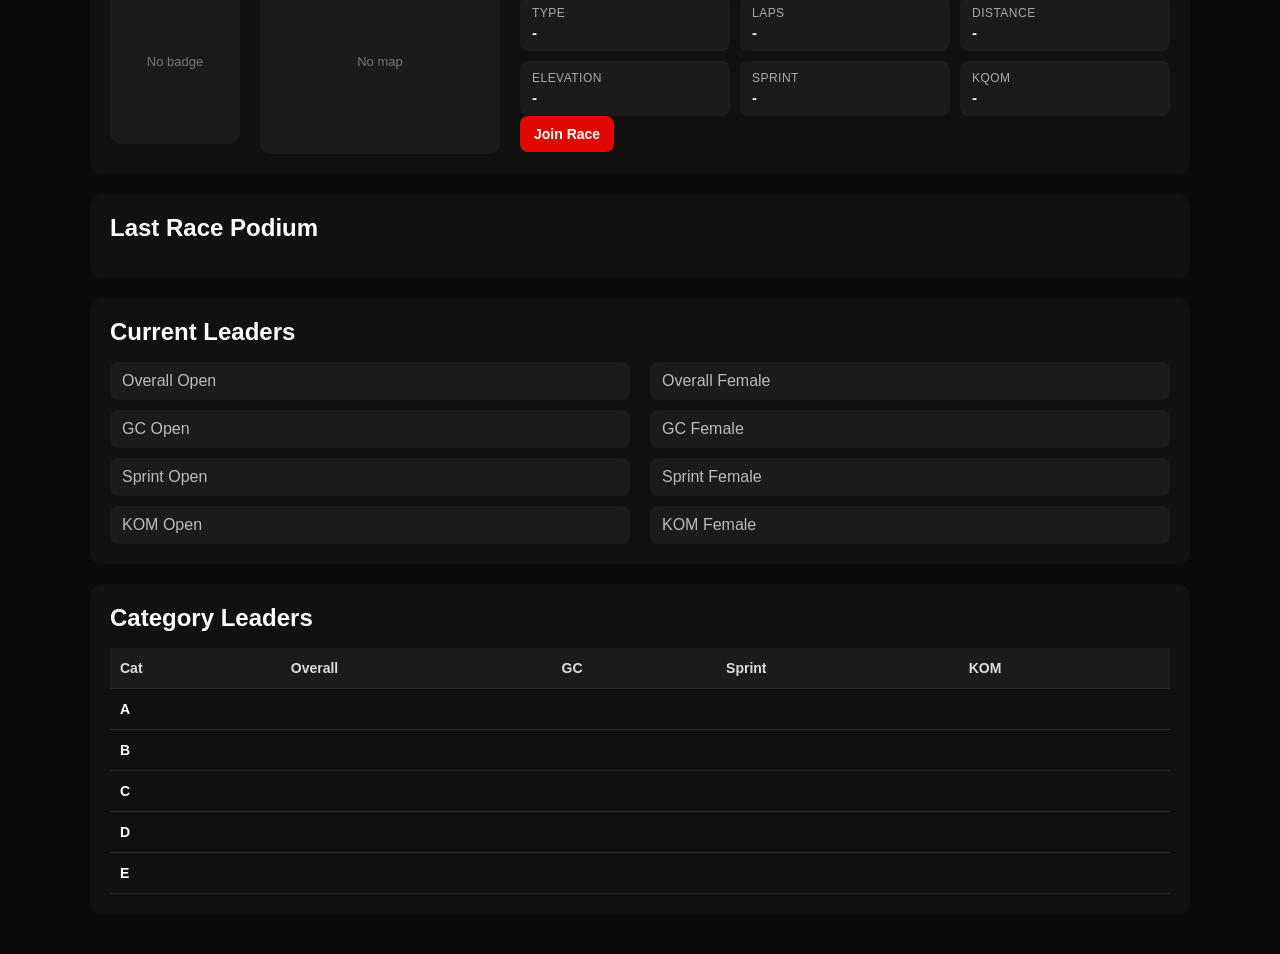
==== commit e99d5dd9: "Update index.html" ====
--- a/index.html
+++ b/index.html
@@ -254,6 +254,104 @@
       font-size: 14px;
     }
 
+    .notice-list {
+      display: grid;
+      gap: 12px;
+    }
+    
+    .notice-card {
+      background: #1b1b1b;
+      border-left: 4px solid #e10600;
+      border-radius: 8px;
+      padding: 12px 14px;
+    }
+    
+    .notice-title {
+      font-weight: bold;
+      margin-bottom: 6px;
+      color: white;
+    }
+    
+    .notice-message {
+      color: #ddd;
+      line-height: 1.5;
+      white-space: pre-line;
+    }
+    
+    .notice-updated {
+      margin-top: 8px;
+      font-size: 12px;
+      color: #999;
+    }
+
+    .rank-panel-intro {
+      color: #ddd;
+      line-height: 1.6;
+      margin-bottom: 18px;
+    }
+    
+    .rank-ladder {
+      display: grid;
+      grid-template-columns: repeat(7, minmax(120px, 1fr));
+      gap: 12px;
+    }
+    
+    .rank-ladder-card {
+      background: #1b1b1b;
+      border-radius: 12px;
+      padding: 14px 10px;
+      text-align: center;
+      border: 1px solid #2a2a2a;
+      transition: transform 0.2s ease, border-color 0.2s ease, box-shadow 0.2s ease;
+    }
+    
+    .rank-ladder-card:hover {
+      transform: translateY(-3px);
+      border-color: #444;
+      box-shadow: 0 6px 18px rgba(0,0,0,0.25);
+    }
+    
+    .rank-ladder-badge {
+      width: 78px;
+      height: 78px;
+      object-fit: contain;
+      display: block;
+      margin: 0 auto 10px auto;
+    }
+    
+    .rank-ladder-name {
+      font-size: 14px;
+      font-weight: bold;
+      color: #fff;
+      line-height: 1.35;
+      min-height: 38px;
+    }
+    
+    .rank-ladder-stage {
+      margin-top: 6px;
+      font-size: 12px;
+      color: #999;
+    }
+    
+    .rank-ladder-note {
+      margin-top: 14px;
+      font-size: 13px;
+      color: #aaa;
+      text-align: center;
+    }
+    
+    @media (max-width: 1100px) {
+      .rank-ladder {
+        grid-template-columns: repeat(4, minmax(120px, 1fr));
+      }
+    }
+    
+    @media (max-width: 700px) {
+      .rank-ladder {
+        grid-template-columns: repeat(2, minmax(120px, 1fr));
+      }
+    }
+
     @media (max-width: 900px) {
       .leaders-grid {
         grid-template-columns: 1fr;
@@ -309,6 +407,11 @@
     <div class="hero">
       <h1 id="siteTitle">Loading...</h1>
       <p id="campaignProgress" class="muted"></p>
+    </div>
+
+    <div class="panel" id="raceControlPanel" style="display:none;">
+      <h2>Race Control Notices</h2>
+      <div id="raceControlNotices"></div>
     </div>
 
     <div class="panel">
@@ -355,6 +458,63 @@
         overall points, GC, sprint honours and K/QOM rewards across the campaign. Whether you are racing for
         the podium or just turning up for the challenge, every stage adds to the story.
       </p>
+    </div>
+
+    <div class="panel">
+      <h2>Campaign Ranks</h2>
+      <p class="rank-panel-intro">
+        Monday Military Madness includes a campaign rank structure based on races completed.
+        Each stage you finish moves you further up the ladder, giving every rider a visible
+        campaign progression across the seven-race season.
+      </p>
+    
+      <div class="rank-ladder">
+        <div class="rank-ladder-card">
+          <img class="rank-ladder-badge" src="./assets/ranks/Rider.png" alt="Rider badge">
+          <div class="rank-ladder-name">Rider</div>
+          <div class="rank-ladder-stage">1 race completed</div>
+        </div>
+    
+        <div class="rank-ladder-card">
+          <img class="rank-ladder-badge" src="./assets/ranks/Breakaway.png" alt="Breakaway badge">
+          <div class="rank-ladder-name">Breakaway</div>
+          <div class="rank-ladder-stage">2 races completed</div>
+        </div>
+    
+        <div class="rank-ladder-card">
+          <img class="rank-ladder-badge" src="./assets/ranks/Sergeant.png" alt="Sergeant badge">
+          <div class="rank-ladder-name">Sergeant</div>
+          <div class="rank-ladder-stage">3 races completed</div>
+        </div>
+    
+        <div class="rank-ladder-card">
+          <img class="rank-ladder-badge" src="./assets/ranks/Road-Captain.png" alt="Road Captain badge">
+          <div class="rank-ladder-name">Road Captain</div>
+          <div class="rank-ladder-stage">4 races completed</div>
+        </div>
+    
+        <div class="rank-ladder-card">
+          <img class="rank-ladder-badge" src="./assets/ranks/Elite-Rider.png" alt="Elite Rider badge">
+          <div class="rank-ladder-name">Elite Rider</div>
+          <div class="rank-ladder-stage">5 races completed</div>
+        </div>
+    
+        <div class="rank-ladder-card">
+          <img class="rank-ladder-badge" src="./assets/ranks/Specialist.png" alt="Specialist badge">
+          <div class="rank-ladder-name">Specialist</div>
+          <div class="rank-ladder-stage">6 races completed</div>
+        </div>
+    
+        <div class="rank-ladder-card">
+          <img class="rank-ladder-badge" src="./assets/ranks/War-Machine.png" alt="War Machine badge">
+          <div class="rank-ladder-name">War Machine</div>
+          <div class="rank-ladder-stage">7 races completed</div>
+        </div>
+      </div>
+    
+      <div class="rank-ladder-note">
+        Rank progression is based on campaign participation and appears on rider profiles.
+      </div>
     </div>
 
     <div class="panel">
@@ -779,7 +939,43 @@
       }
     }
 
+    function renderRaceControlNotices(data) {
+      const panel = document.getElementById("raceControlPanel");
+      const wrap = document.getElementById("raceControlNotices");
+    
+      if (!panel || !wrap) return;
+    
+      if (!data || data.ok === false || !data.notices || !data.notices.length) {
+        panel.style.display = "none";
+        return;
+      }
+    
+      panel.style.display = "block";
+    
+      wrap.innerHTML = `
+        <div class="notice-list">
+          ${data.notices.map(notice => `
+            <div class="notice-card">
+              <div class="notice-title">${notice.title || "Notice"}</div>
+              <div class="notice-message">${notice.message || ""}</div>
+              ${notice.lastUpdated ? `<div class="notice-updated">Updated: ${notice.lastUpdated}</div>` : ""}
+            </div>
+          `).join("")}
+        </div>
+      `;
+    }
+    
+    async function loadRaceControlNotices() {
+      try {
+        const data = await api("race-control-notices");
+        renderRaceControlNotices(data);
+      } catch (err) {
+        console.error("Failed to load race control notices", err);
+      }
+    }
+
     loadHomePage();
+    loadRaceControlNotices();
   </script>
 </body>
 </html>
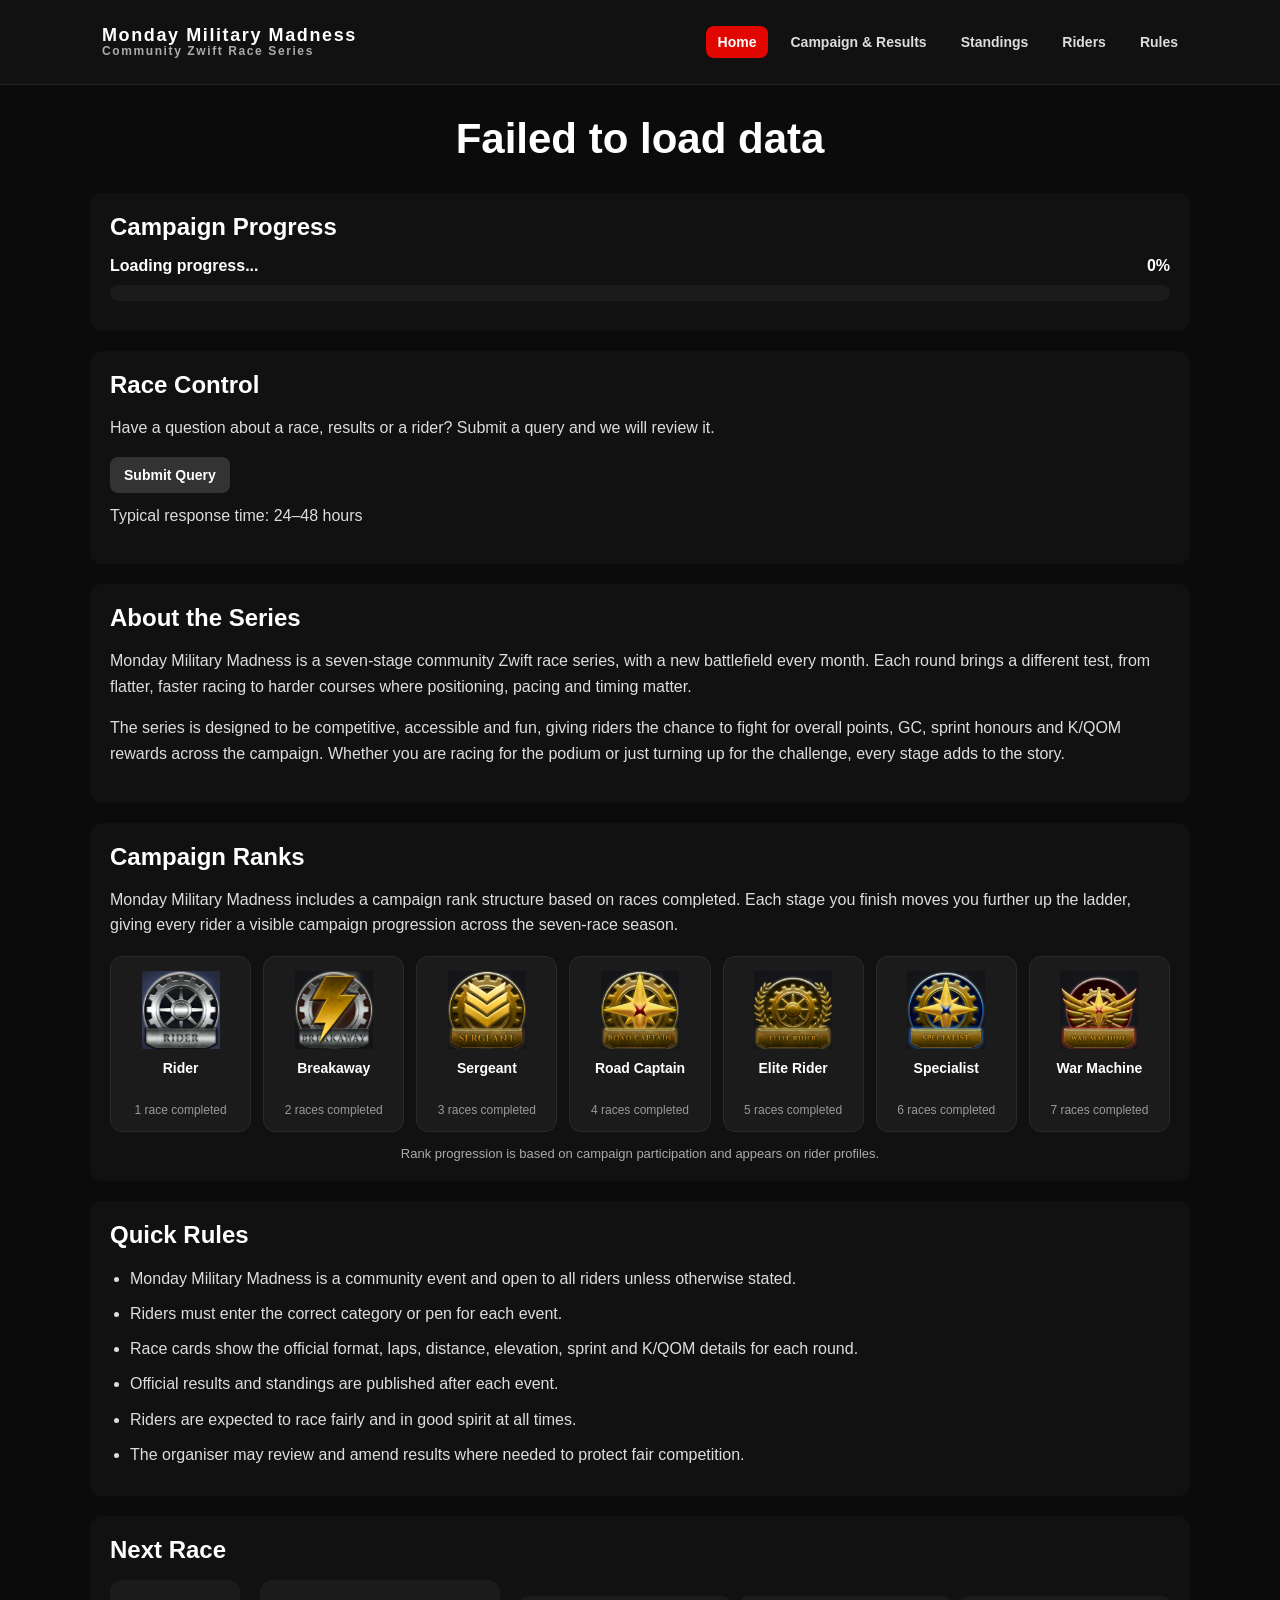
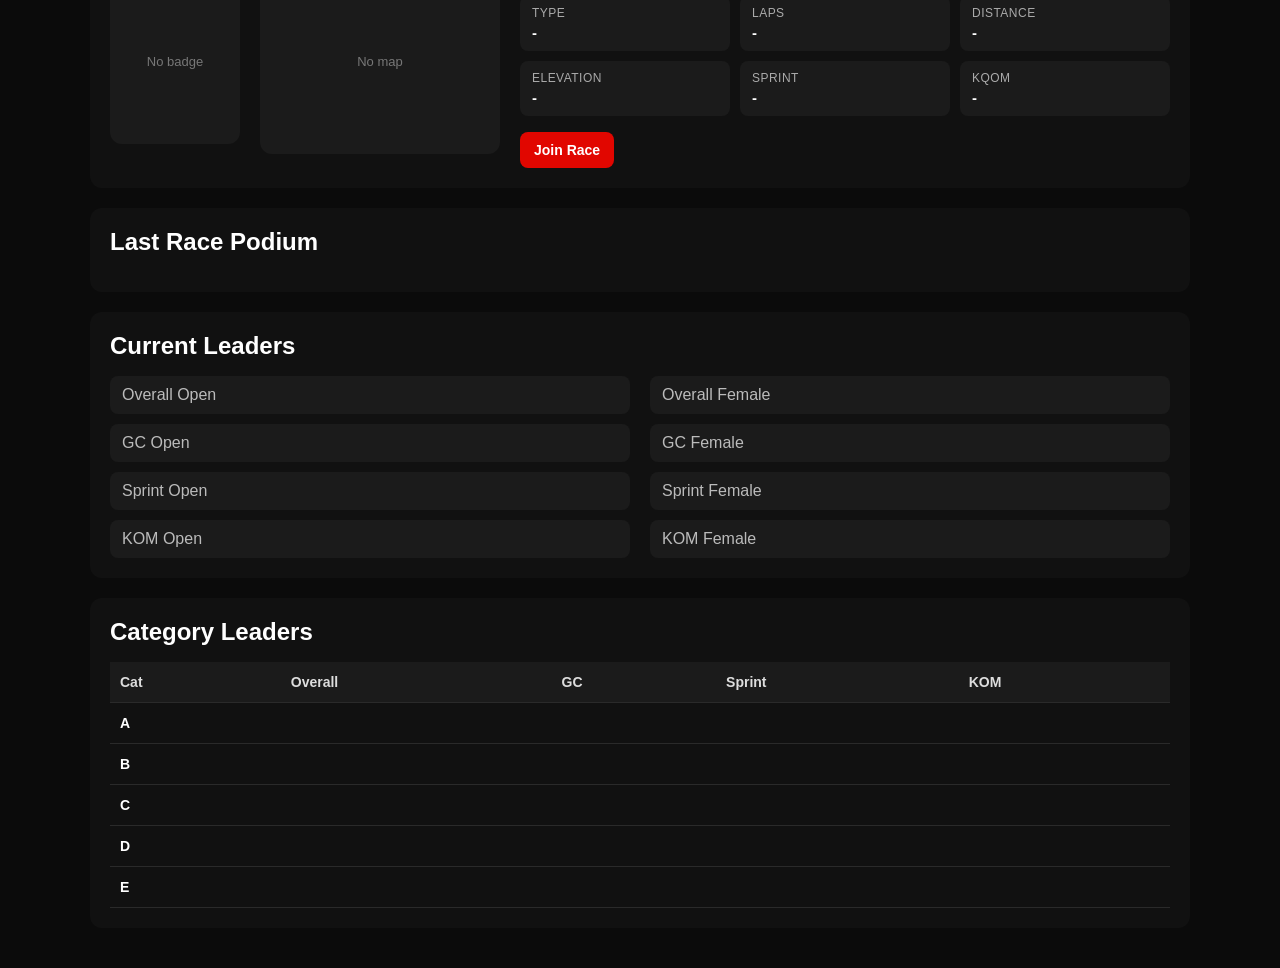
==== commit 2782f5e6: "Update index.html" ====
--- a/index.html
+++ b/index.html
@@ -573,7 +573,12 @@
             </div>
           </div>
 
-          <a id="racePassLink" class="btn" target="_blank" rel="noopener noreferrer" href="#">Join Race</a>
+          <div style="margin-top:16px; display:flex; gap:10px; flex-wrap:wrap;">
+            <a id="racePassLink" class="btn" target="_blank" rel="noopener noreferrer" href="#">Join Race</a>
+            <a id="watchLiveLink" class="btn secondary" target="_blank" rel="noopener noreferrer" href="#" style="display:none;">
+              Watch Live
+            </a>
+          </div>
         </div>
       </div>
     </div>
@@ -913,6 +918,17 @@
       const raceLink = document.getElementById("racePassLink");
       raceLink.href = panels.NextRace?.RacePass || "#";
 
+      const watchLiveLink = document.getElementById("watchLiveLink");
+      const youtubeLink = panels.NextRace?.YouTubeLink || "";
+      
+      if (youtubeLink) {
+        watchLiveLink.href = youtubeLink;
+        watchLiveLink.style.display = "inline-block";
+      } else {
+        watchLiveLink.href = "#";
+        watchLiveLink.style.display = "none";
+      }
+
       setLeader("overallOpenLeader", "overallOpenLeaderSub", leaders.overall?.open, "points");
       setLeader("overallFemaleLeader", "overallFemaleLeaderSub", leaders.overall?.female, "points");
 
